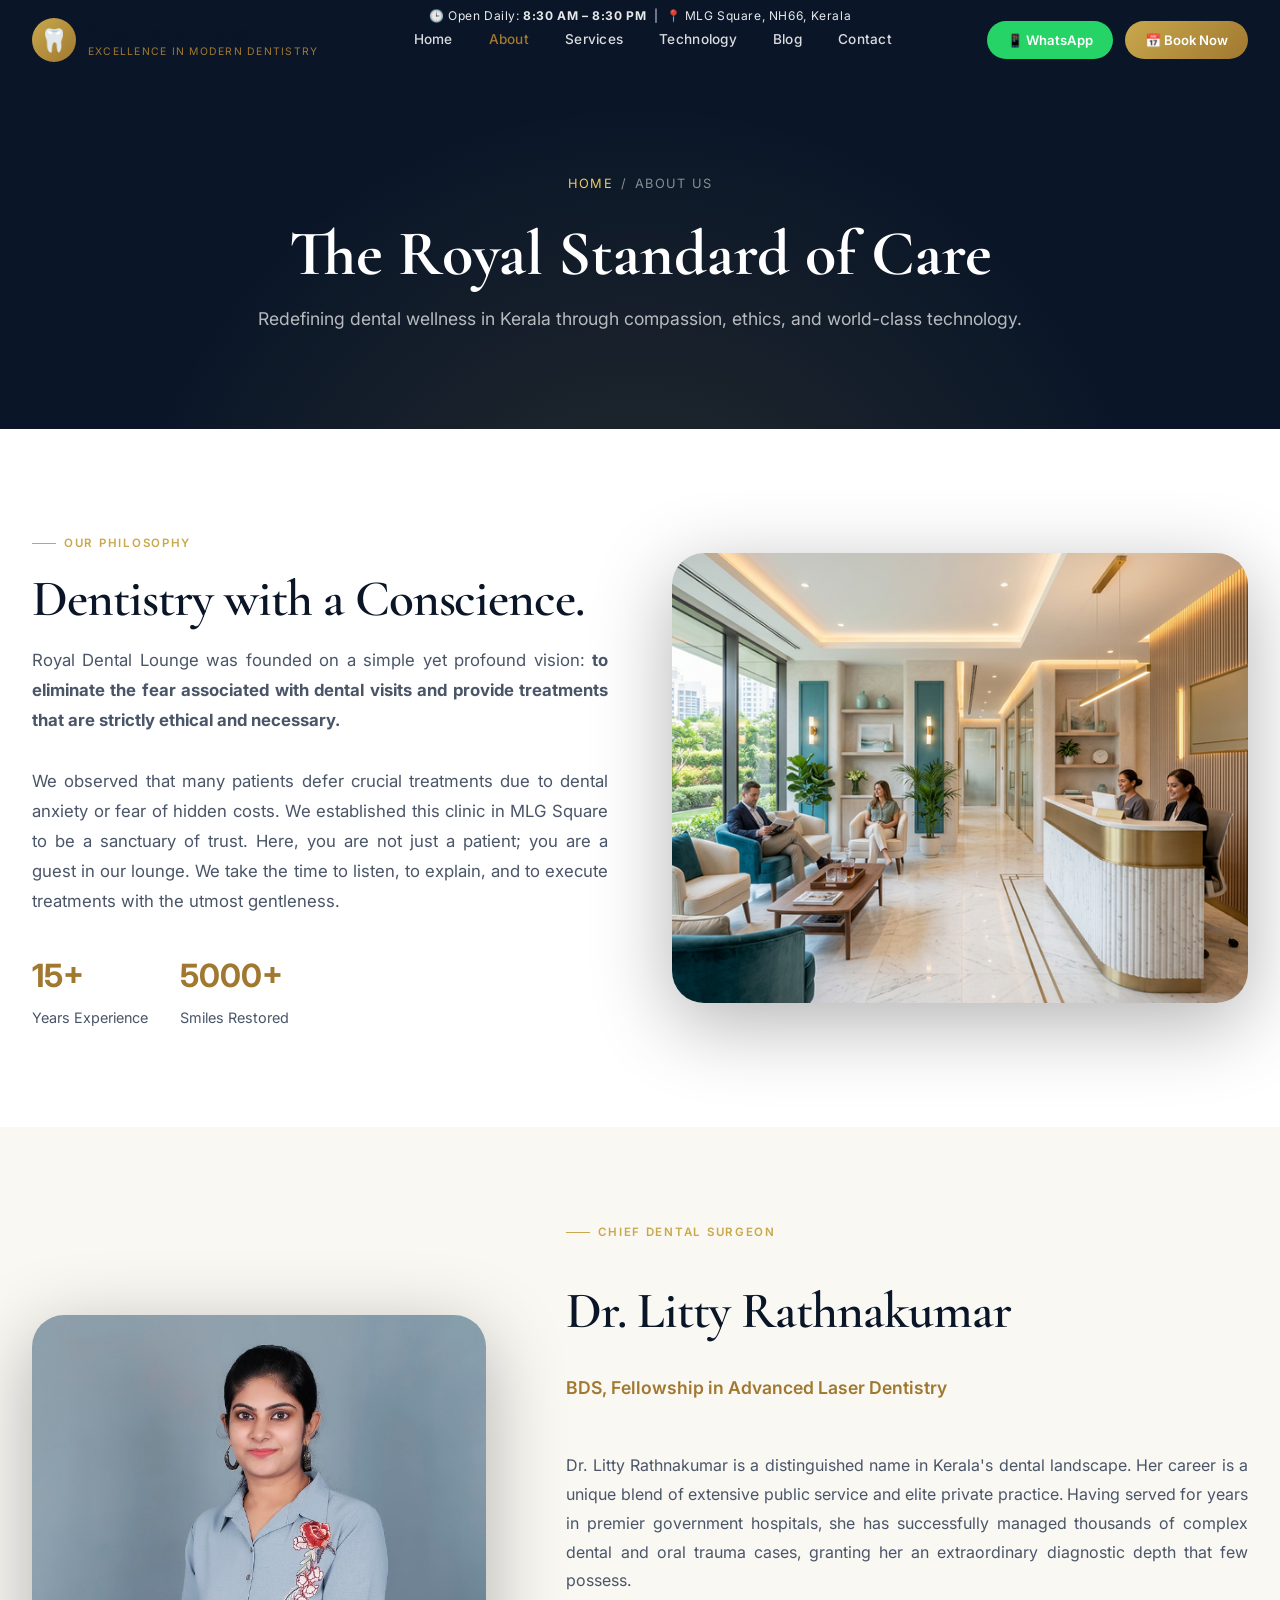
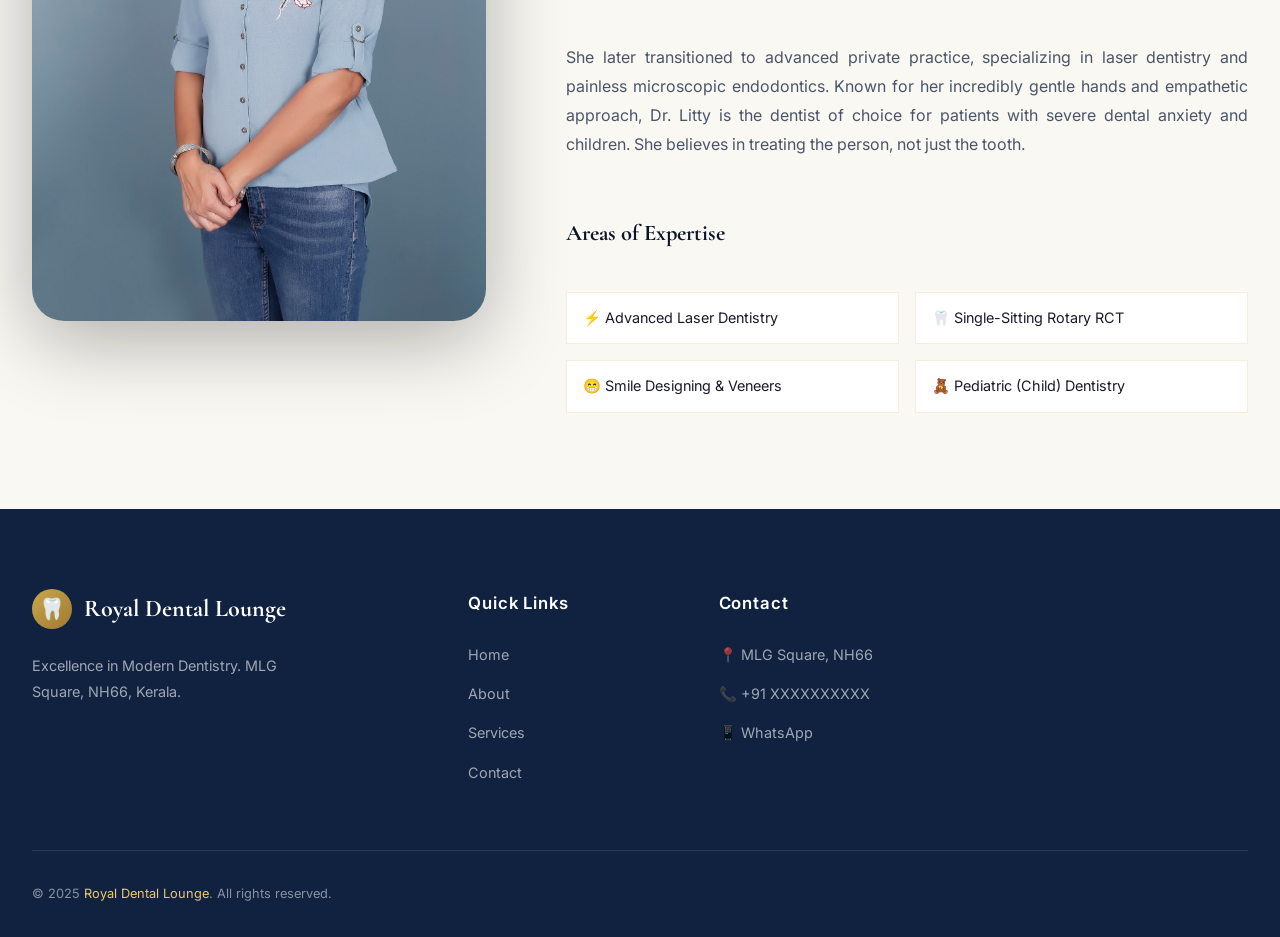
==== royal-dental-lounge/pages/about.html @ e464ba04 "Add royal-dental-lounge files" ====
<!DOCTYPE html>
<html lang="en">

<head>
    <meta charset="UTF-8" />
    <meta name="viewport" content="width=device-width, initial-scale=1.0" />
    <title>About Us – Royal Dental Lounge | Chief Dental Surgeon Dr. Litty Rathnakumar</title>
    <meta name="description"
        content="Learn about Royal Dental Lounge in MLG Square, Kerala, founded by Dr. Litty Rathnakumar. Discover our mission for ethical, painless, and modern dentistry." />
    <!-- Global CSS -->
    <link rel="stylesheet" href="../css/style.css" />
    <link rel="icon" type="image/svg+xml"
        href="data:image/svg+xml,<svg xmlns='http://www.w3.org/2000/svg' viewBox='0 0 32 32'><text y='26' font-size='28'>🦷</text></svg>" />
</head>

<body>
    <div class="hours-strip">
        🕒 Open Daily: <strong>8:30 AM – 8:30 PM</strong> &nbsp;|&nbsp; 📍 MLG Square, NH66, Kerala
    </div>

    <!-- Navigation -->
    <nav class="nav scrolled" role="navigation" aria-label="Main Navigation">
        <div class="nav-inner">
            <a href="../index.html" class="nav-logo">
                <div class="nav-logo-icon">🦷</div>
                <div class="nav-logo-text">
                    <span class="nav-logo-name" style="color:var(--navy);">Royal Dental Lounge</span>
                    <span class="nav-logo-sub" style="color:var(--gold-dark);">Excellence in Modern Dentistry</span>
                </div>
            </a>
            <div class="nav-links">
                <a href="../index.html">Home</a>
                <a href="about.html" style="color:var(--gold-dark);">About</a>
                <a href="services.html">Services</a>
                <a href="technology.html">Technology</a>
                <a href="blog.html">Blog</a>
                <a href="contact.html">Contact</a>
            </div>
            <div class="nav-cta">
                <a href="https://wa.me/91XXXXXXXXXX" class="btn-nav-wa" target="_blank" rel="noopener">📱 WhatsApp</a>
                <a href="contact.html#appointment" class="btn-nav-book">📅 Book Now</a>
            </div>
            <button class="hamburger" id="hamburger-btn" aria-label="Open menu">
                <span></span><span></span><span></span>
            </button>
        </div>
    </nav>

    <!-- Mobile Menu Overlay -->
    <div class="mobile-menu" id="mobile-menu">
        <button class="mobile-menu-close" id="mobile-close-btn">✕</button>
        <a href="../index.html">Home</a>
        <a href="about.html">About</a>
        <a href="services.html">Services</a>
        <a href="technology.html">Technology</a>
        <a href="blog.html">Blog</a>
        <a href="contact.html">Contact</a>
        <a href="contact.html#appointment" class="mobile-btn">📅 Book Appointment</a>
    </div>

    <!-- Inner Page Hero -->
    <div class="page-hero">
        <div class="page-hero-content">
            <div class="breadcrumb"><a href="../index.html">Home</a> <span>/</span> About Us</div>
            <h1>The Royal Standard of Care</h1>
            <p>Redefining dental wellness in Kerala through compassion, ethics, and world-class technology.</p>
        </div>
    </div>

    <!-- Our Story -->
    <section class="section">
        <div class="container">
            <div style="display:grid; grid-template-columns:1fr 1fr; gap:4rem; align-items:center;">
                <div class="animate-on-scroll">
                    <div class="section-label">Our Philosophy</div>
                    <h2 class="section-title">Dentistry with a Conscience.</h2>
                    <p class="section-subtitle" style="max-width:100%; text-align:justify;">
                        Royal Dental Lounge was founded on a simple yet profound vision: <strong>to eliminate the fear
                            associated with dental visits and provide treatments that are strictly ethical and
                            necessary.</strong>
                        <br><br>
                        We observed that many patients defer crucial treatments due to dental anxiety or fear of hidden
                        costs. We established this clinic in MLG Square to be a sanctuary of trust. Here, you are not
                        just a patient; you are a guest in our lounge. We take the time to listen, to explain, and to
                        execute treatments with the utmost gentleness.
                    </p>
                    <div style="display:flex; gap:2rem; margin-top:2rem;">
                        <div>
                            <h3 style="color:var(--gold-dark); font-size:2rem; margin-bottom:0.2rem;">15+</h3>
                            <p style="font-size:0.9rem; color:var(--text-secondary);">Years Experience</p>
                        </div>
                        <div>
                            <h3 style="color:var(--gold-dark); font-size:2rem; margin-bottom:0.2rem;">5000+</h3>
                            <p style="font-size:0.9rem; color:var(--text-secondary);">Smiles Restored</p>
                        </div>
                    </div>
                </div>
                <div class="animate-on-scroll">
                    <img src="../images/reception.png" alt="Royal Dental Lounge Reception"
                        style="border-radius:var(--radius-xl); box-shadow:var(--shadow-hero); width:100%; height:450px; object-fit:cover;"
                        loading="lazy">
                </div>
            </div>
        </div>
    </section>

    <!-- Doctor Profile -->
    <section class="section section-alt">
        <div class="container">
            <div class="doctor-section" style="grid-template-columns:1fr 1.5fr;">
                <div class="doctor-image-wrapper animate-on-scroll">
                    <img src="../images/doctor.jpg" alt="Dr. Litty Rathnakumar" class="doctor-image" loading="lazy">
                </div>
                <div class="doctor-content animate-on-scroll">
                    <div class="section-label">Chief Dental Surgeon</div>
                    <h2 class="section-title" style="margin-bottom:0.5rem;">Dr. Litty Rathnakumar</h2>
                    <p style="color:var(--gold-dark); font-weight:600; font-size:1.1rem; margin-bottom:1.5rem;">BDS,
                        Fellowship in Advanced Laser Dentistry</p>

                    <p style="color:var(--text-secondary); line-height:1.8; margin-bottom:1.5rem; text-align:justify;">
                        Dr. Litty Rathnakumar is a distinguished name in Kerala's dental landscape. Her career is a
                        unique blend of extensive public service and elite private practice. Having served for years in
                        premier government hospitals, she has successfully managed thousands of complex dental and oral
                        trauma cases, granting her an extraordinary diagnostic depth that few possess.
                    </p>
                    <p style="color:var(--text-secondary); line-height:1.8; margin-bottom:2rem; text-align:justify;">
                        She later transitioned to advanced private practice, specializing in laser dentistry and
                        painless microscopic endodontics. Known for her incredibly gentle hands and empathetic approach,
                        Dr. Litty is the dentist of choice for patients with severe dental anxiety and children. She
                        believes in treating the person, not just the tooth.
                    </p>

                    <h3 style="font-family:var(--font-serif); color:var(--navy); font-size:1.4rem; margin-bottom:1rem;">
                        Areas of Expertise</h3>
                    <div style="display:grid; grid-template-columns:1fr 1fr; gap:1rem;">
                        <span
                            style="background:white; padding:0.8rem 1rem; border-radius:var(--radius-md); border:1px solid var(--border); font-size:0.9rem;">⚡
                            Advanced Laser Dentistry</span>
                        <span
                            style="background:white; padding:0.8rem 1rem; border-radius:var(--radius-md); border:1px solid var(--border); font-size:0.9rem;">🦷
                            Single-Sitting Rotary RCT</span>
                        <span
                            style="background:white; padding:0.8rem 1rem; border-radius:var(--radius-md); border:1px solid var(--border); font-size:0.9rem;">😁
                            Smile Designing & Veneers</span>
                        <span
                            style="background:white; padding:0.8rem 1rem; border-radius:var(--radius-md); border:1px solid var(--border); font-size:0.9rem;">🧸
                            Pediatric (Child) Dentistry</span>
                    </div>
                </div>
            </div>
        </div>
    </section>

    <!-- Footer -->
    <footer class="footer">
        <div class="footer-grid">
            <div class="footer-brand">
                <div class="footer-brand-logo">
                    <div class="footer-brand-logo-icon">🦷</div>
                    <h3>Royal Dental Lounge</h3>
                </div>
                <p>Excellence in Modern Dentistry. MLG Square, NH66, Kerala.</p>
            </div>

            <div class="footer-col">
                <h4>Quick Links</h4>
                <ul>
                    <li><a href="../index.html">Home</a></li>
                    <li><a href="about.html">About</a></li>
                    <li><a href="services.html">Services</a></li>
                    <li><a href="contact.html">Contact</a></li>
                </ul>
            </div>

            <div class="footer-col">
                <h4>Contact</h4>
                <ul>
                    <li><a href="#">📍 MLG Square, NH66</a></li>
                    <li><a href="tel:+91XXXXXXXXXX">📞 +91 XXXXXXXXXX</a></li>
                    <li><a href="https://wa.me/91XXXXXXXXXX" target="_blank" rel="noopener">📱 WhatsApp</a></li>
                </ul>
            </div>
        </div>
        <div class="footer-bottom">
            <span>&copy; 2025 <span class="gold">Royal Dental Lounge</span>. All rights reserved.</span>
        </div>
    </footer>

    <!-- Global JS -->
    <script src="../js/main.js"></script>
</body>

</html>
---- royal-dental-lounge/css/style.css ----
/* ============================================================
   Royal Dental Lounge — Global Design System
   Premium Dental Clinic Website CSS
   ============================================================ */
/* 🔤 Google Fonts */
@import url('https://fonts.googleapis.com/css2?family=Cormorant+Garamond:wght@300;400;500;600;700&family=Inter:wght@300;400;500;600;700&family=Playfair+Display:wght@400;500;600;700&display=swap');

/* 🎨 CSS Variables */
:root {
  --gold: #C9A84C;
  --gold-light: #E8C96A;
  --gold-dark: #A07830;
  --teal: #2A9D8F;
  --teal-light: #4DBDB2;
  --teal-dark: #1A7A6E;
  --navy: #0A1628;
  --navy-mid: #112240;
  --slate: #1E2D45;
  --white: #FFFFFF;
  --off-white: #F8F7F4;
  --cream: #FAF8F3;
  --text-primary: #1A1A2E;
  --text-secondary: #4A5568;
  --text-muted: #718096;
  --border: rgba(201, 168, 76, 0.2);
  --shadow-gold: 0 4px 30px rgba(201, 168, 76, 0.15);
  --shadow-card: 0 8px 40px rgba(0, 0, 0, 0.08);
  --shadow-hero: 0 20px 80px rgba(0, 0, 0, 0.3);
  --radius: 12px;
  --radius-lg: 20px;
  --radius-xl: 32px;
  --transition: all 0.3s cubic-bezier(0.4, 0, 0.2, 1);
  --font-serif: 'Cormorant Garamond', 'Playfair Display', Georgia, serif;
  --font-sans: 'Inter', -apple-system, BlinkMacSystemFont, sans-serif;
}

/* 🔄 Reset & Base */
*,
*::before,
*::after {
  box-sizing: border-box;
  margin: 0;
  padding: 0;
}

html {
  scroll-behavior: smooth;
  font-size: 16px;
}

body {
  font-family: var(--font-sans);
  color: var(--text-primary);
  background: var(--white);
  line-height: 1.7;
  overflow-x: hidden;
}

img {
  max-width: 100%;
  height: auto;
  display: block;
}

a {
  text-decoration: none;
  color: inherit;
}

ul {
  list-style: none;
}

/* ============================================================
   NAVIGATION
   ============================================================ */
.nav {
  position: fixed;
  top: 0;
  left: 0;
  right: 0;
  z-index: 1000;
  padding: 0 2rem;
  transition: var(--transition);
}

.nav-inner {
  max-width: 1280px;
  margin: 0 auto;
  display: flex;
  align-items: center;
  justify-content: space-between;
  height: 80px;
}

.nav.scrolled {
  background: rgba(255, 255, 255, 0.96);
  backdrop-filter: blur(20px);
  box-shadow: 0 2px 30px rgba(0, 0, 0, 0.08);
}

.nav-logo {
  display: flex;
  align-items: center;
  gap: 0.75rem;
}

.nav-logo-icon {
  width: 44px;
  height: 44px;
  background: linear-gradient(135deg, var(--gold), var(--gold-dark));
  border-radius: 50%;
  display: flex;
  align-items: center;
  justify-content: center;
  font-size: 1.4rem;
}

.nav-logo-text {
  display: flex;
  flex-direction: column;
}

.nav-logo-name {
  font-family: var(--font-serif);
  font-size: 1.2rem;
  font-weight: 600;
  color: var(--white);
  letter-spacing: 0.02em;
  line-height: 1.2;
  transition: var(--transition);
}

.nav.scrolled .nav-logo-name {
  color: var(--navy);
}

.nav-logo-sub {
  font-size: 0.65rem;
  font-weight: 400;
  color: var(--gold-light);
  letter-spacing: 0.12em;
  text-transform: uppercase;
  transition: var(--transition);
}

.nav.scrolled .nav-logo-sub {
  color: var(--gold-dark);
}

.nav-links {
  display: flex;
  align-items: center;
  gap: 0.25rem;
}

.nav-links a {
  font-size: 0.85rem;
  font-weight: 500;
  padding: 0.5rem 1rem;
  border-radius: 8px;
  color: rgba(255, 255, 255, 0.85);
  letter-spacing: 0.02em;
  transition: var(--transition);
}

.nav.scrolled .nav-links a {
  color: var(--text-secondary);
}

.nav-links a:hover {
  color: var(--gold-light);
  background: rgba(201, 168, 76, 0.1);
}

.nav.scrolled .nav-links a:hover {
  color: var(--gold-dark);
}

.nav-cta {
  display: flex;
  align-items: center;
  gap: 0.75rem;
}

.btn-nav-wa {
  display: flex;
  align-items: center;
  gap: 0.5rem;
  background: #25D366;
  color: white !important;
  padding: 0.5rem 1.25rem;
  border-radius: 50px;
  font-size: 0.82rem;
  font-weight: 600;
  transition: var(--transition);
}

.btn-nav-wa:hover {
  background: #1ebe5a;
  transform: translateY(-1px);
  box-shadow: 0 4px 15px rgba(37, 211, 102, 0.4);
}

.btn-nav-book {
  display: flex;
  align-items: center;
  gap: 0.5rem;
  background: linear-gradient(135deg, var(--gold), var(--gold-dark));
  color: white !important;
  padding: 0.5rem 1.25rem;
  border-radius: 50px;
  font-size: 0.82rem;
  font-weight: 600;
  transition: var(--transition);
}

.btn-nav-book:hover {
  transform: translateY(-1px);
  box-shadow: var(--shadow-gold);
}

.hamburger {
  display: none;
  flex-direction: column;
  gap: 5px;
  cursor: pointer;
  padding: 8px;
}

.hamburger span {
  display: block;
  width: 24px;
  height: 2px;
  background: var(--white);
  border-radius: 2px;
  transition: var(--transition);
}

.nav.scrolled .hamburger span {
  background: var(--navy);
}

/* ============================================================
   HERO SECTION
   ============================================================ */
.hero {
  position: relative;
  min-height: 100vh;
  display: flex;
  align-items: center;
  overflow: hidden;
}

.hero-bg {
  position: absolute;
  inset: 0;
  background-image: url('../images/hero.png');
  background-size: cover;
  background-position: center;
  transform: scale(1.05);
  animation: heroZoom 15s ease-out forwards;
}

@keyframes heroZoom {
  from {
    transform: scale(1.05);
  }

  to {
    transform: scale(1);
  }
}

.hero-overlay {
  position: absolute;
  inset: 0;
  background: linear-gradient(135deg,
      rgba(10, 22, 40, 0.82) 0%,
      rgba(10, 22, 40, 0.65) 50%,
      rgba(42, 157, 143, 0.3) 100%);
}

.hero-content {
  position: relative;
  z-index: 2;
  max-width: 1280px;
  margin: 0 auto;
  padding: 0 2rem;
  padding-top: 80px;
  width: 100%;
}

.hero-badge {
  display: inline-flex;
  align-items: center;
  gap: 0.5rem;
  background: rgba(201, 168, 76, 0.15);
  border: 1px solid rgba(201, 168, 76, 0.4);
  color: var(--gold-light);
  padding: 0.4rem 1rem;
  border-radius: 50px;
  font-size: 0.78rem;
  font-weight: 500;
  letter-spacing: 0.1em;
  text-transform: uppercase;
  margin-bottom: 1.5rem;
  animation: fadeInUp 0.8s ease both;
}

.hero-title {
  font-family: var(--font-serif);
  font-size: clamp(2.8rem, 6vw, 5.5rem);
  font-weight: 600;
  color: var(--white);
  line-height: 1.1;
  letter-spacing: -0.02em;
  margin-bottom: 1.5rem;
  animation: fadeInUp 0.8s ease 0.15s both;
}

.hero-title .accent {
  color: var(--gold-light);
}

.hero-subtitle {
  font-size: clamp(1rem, 2vw, 1.25rem);
  color: rgba(255, 255, 255, 0.8);
  max-width: 600px;
  line-height: 1.8;
  margin-bottom: 2.5rem;
  font-weight: 300;
  animation: fadeInUp 0.8s ease 0.3s both;
}

.hero-actions {
  display: flex;
  flex-wrap: wrap;
  gap: 1rem;
  margin-bottom: 3.5rem;
  animation: fadeInUp 0.8s ease 0.45s both;
}

.btn-primary {
  display: inline-flex;
  align-items: center;
  gap: 0.6rem;
  background: linear-gradient(135deg, var(--gold) 0%, var(--gold-dark) 100%);
  color: white;
  padding: 0.9rem 2rem;
  border-radius: 50px;
  font-size: 0.9rem;
  font-weight: 600;
  letter-spacing: 0.03em;
  transition: var(--transition);
  box-shadow: 0 4px 20px rgba(201, 168, 76, 0.4);
  border: none;
  cursor: pointer;
  font-family: var(--font-sans);
}

.btn-primary:hover {
  transform: translateY(-2px);
  box-shadow: 0 8px 30px rgba(201, 168, 76, 0.5);
}

.btn-secondary {
  display: inline-flex;
  align-items: center;
  gap: 0.6rem;
  background: rgba(255, 255, 255, 0.1);
  backdrop-filter: blur(10px);
  color: white;
  padding: 0.9rem 2rem;
  border-radius: 50px;
  font-size: 0.9rem;
  font-weight: 500;
  border: 1px solid rgba(255, 255, 255, 0.3);
  transition: var(--transition);
  cursor: pointer;
  font-family: var(--font-sans);
}

.btn-secondary:hover {
  background: rgba(255, 255, 255, 0.2);
  transform: translateY(-2px);
}

.btn-whatsapp {
  display: inline-flex;
  align-items: center;
  gap: 0.6rem;
  background: #25D366;
  color: white;
  padding: 0.9rem 2rem;
  border-radius: 50px;
  font-size: 0.9rem;
  font-weight: 600;
  transition: var(--transition);
  box-shadow: 0 4px 20px rgba(37, 211, 102, 0.4);
  border: none;
  cursor: pointer;
  font-family: var(--font-sans);
}

.btn-whatsapp:hover {
  transform: translateY(-2px);
  box-shadow: 0 8px 30px rgba(37, 211, 102, 0.5);
  background: #1ebe5a;
}

.hero-stats {
  display: flex;
  gap: 3rem;
  animation: fadeInUp 0.8s ease 0.6s both;
}

.hero-stat {
  text-align: left;
}

.hero-stat-number {
  font-family: var(--font-serif);
  font-size: 2.5rem;
  font-weight: 600;
  color: var(--gold-light);
  line-height: 1;
}

.hero-stat-label {
  font-size: 0.78rem;
  color: rgba(255, 255, 255, 0.65);
  text-transform: uppercase;
  letter-spacing: 0.08em;
  margin-top: 0.25rem;
}

.hero-scroll {
  position: absolute;
  bottom: 2.5rem;
  left: 50%;
  transform: translateX(-50%);
  z-index: 2;
  display: flex;
  flex-direction: column;
  align-items: center;
  gap: 0.5rem;
  animation: fadeInUp 1s ease 1s both;
}

.hero-scroll-text {
  font-size: 0.7rem;
  color: rgba(255, 255, 255, 0.5);
  letter-spacing: 0.15em;
  text-transform: uppercase;
}

.hero-scroll-line {
  width: 1px;
  height: 50px;
  background: linear-gradient(to bottom, rgba(201, 168, 76, 0.8), transparent);
  animation: scrollLine 2s ease-in-out infinite;
}

@keyframes scrollLine {

  0%,
  100% {
    transform: scaleY(0);
    transform-origin: top;
  }

  50% {
    transform: scaleY(1);
    transform-origin: top;
  }
}

/* ============================================================
   SECTION COMMONS
   ============================================================ */
.section {
  padding: 6rem 2rem;
}

.section-alt {
  background: var(--cream);
}

.section-dark {
  background: var(--navy);
  color: white;
}

.container {
  max-width: 1280px;
  margin: 0 auto;
}

.section-label {
  display: inline-flex;
  align-items: center;
  gap: 0.5rem;
  font-size: 0.72rem;
  font-weight: 600;
  letter-spacing: 0.15em;
  text-transform: uppercase;
  color: var(--gold);
  margin-bottom: 1rem;
}

.section-label::before {
  content: '';
  display: block;
  width: 24px;
  height: 1px;
  background: var(--gold);
}

.section-title {
  font-family: var(--font-serif);
  font-size: clamp(2rem, 4vw, 3.2rem);
  font-weight: 600;
  line-height: 1.15;
  letter-spacing: -0.02em;
  color: var(--navy);
  margin-bottom: 1rem;
}

.section-dark .section-title {
  color: white;
}

.section-subtitle {
  font-size: 1.05rem;
  color: var(--text-secondary);
  max-width: 600px;
  line-height: 1.8;
}

.section-dark .section-subtitle {
  color: rgba(255, 255, 255, 0.65);
}

.text-gold {
  color: var(--gold);
}

.text-teal {
  color: var(--teal);
}

/* ============================================================
   TRUST BAR
   ============================================================ */
.trust-bar {
  background: var(--navy);
  padding: 1.5rem 2rem;
  border-top: 1px solid rgba(201, 168, 76, 0.2);
  border-bottom: 1px solid rgba(201, 168, 76, 0.2);
}

.trust-bar-inner {
  max-width: 1280px;
  margin: 0 auto;
  display: flex;
  justify-content: space-around;
  align-items: center;
  gap: 2rem;
  flex-wrap: wrap;
}

.trust-item {
  display: flex;
  align-items: center;
  gap: 0.75rem;
  color: rgba(255, 255, 255, 0.8);
  font-size: 0.88rem;
  font-weight: 400;
}

.trust-item-icon {
  width: 36px;
  height: 36px;
  border-radius: 50%;
  background: rgba(201, 168, 76, 0.15);
  border: 1px solid rgba(201, 168, 76, 0.3);
  display: flex;
  align-items: center;
  justify-content: center;
  font-size: 1rem;
  flex-shrink: 0;
}

/* ============================================================
   SERVICES GRID
   ============================================================ */
.services-grid {
  display: grid;
  grid-template-columns: repeat(auto-fill, minmax(280px, 1fr));
  gap: 1.5rem;
  margin-top: 3rem;
}

.service-card {
  background: var(--white);
  border: 1px solid var(--border);
  border-radius: var(--radius-lg);
  padding: 2rem;
  transition: var(--transition);
  position: relative;
  overflow: hidden;
  cursor: pointer;
  text-align: left;
}

.service-card::before {
  content: '';
  position: absolute;
  top: 0;
  left: 0;
  width: 3px;
  height: 100%;
  background: linear-gradient(to bottom, var(--gold), var(--teal));
  transform: scaleY(0);
  transition: var(--transition);
}

.service-card:hover::before {
  transform: scaleY(1);
}

.service-card:hover {
  transform: translateY(-4px);
  box-shadow: var(--shadow-card);
  border-color: transparent;
}

.service-icon {
  width: 56px;
  height: 56px;
  border-radius: var(--radius);
  background: linear-gradient(135deg, rgba(201, 168, 76, 0.1), rgba(42, 157, 143, 0.1));
  display: flex;
  align-items: center;
  justify-content: center;
  font-size: 1.6rem;
  margin-bottom: 1.25rem;
  transition: var(--transition);
}

.service-card:hover .service-icon {
  background: linear-gradient(135deg, var(--gold), var(--teal));
}

.service-name {
  font-family: var(--font-serif);
  font-size: 1.2rem;
  font-weight: 600;
  color: var(--navy);
  margin-bottom: 0.5rem;
  line-height: 1.3;
}

.service-desc {
  font-size: 0.88rem;
  color: var(--text-muted);
  line-height: 1.7;
}

.service-link {
  display: inline-flex;
  align-items: center;
  gap: 0.35rem;
  margin-top: 1rem;
  font-size: 0.82rem;
  font-weight: 600;
  color: var(--gold);
  transition: var(--transition);
}

.service-link:hover {
  gap: 0.6rem;
  color: var(--gold-dark);
}

/* ============================================================
   DOCTOR SECTION
   ============================================================ */
.doctor-section {
  display: grid;
  grid-template-columns: 1fr 1fr;
  gap: 5rem;
  align-items: center;
}

.doctor-image-wrapper {
  position: relative;
}

.doctor-image {
  border-radius: var(--radius-xl);
  width: 100%;
  aspect-ratio: 3/4;
  object-fit: cover;
  box-shadow: var(--shadow-hero);
}

.doctor-badge {
  position: absolute;
  bottom: 2rem;
  right: -1.5rem;
  background: white;
  border-radius: var(--radius-lg);
  padding: 1.25rem 1.5rem;
  box-shadow: var(--shadow-card);
  min-width: 200px;
}

.doctor-badge-title {
  font-family: var(--font-serif);
  font-size: 1.1rem;
  font-weight: 600;
  color: var(--navy);
  margin-bottom: 0.25rem;
}

.doctor-badge-sub {
  font-size: 0.78rem;
  color: var(--text-muted);
}

.doctor-badge-stars {
  display: flex;
  gap: 2px;
  margin-top: 0.5rem;
  color: var(--gold);
}

.doctor-content {
  display: flex;
  flex-direction: column;
  gap: 1.5rem;
}

.doctor-credentials {
  display: flex;
  flex-direction: column;
  gap: 1rem;
  margin-top: 1rem;
}

.credential-item {
  display: flex;
  gap: 1rem;
  align-items: flex-start;
}

.credential-icon {
  width: 40px;
  height: 40px;
  border-radius: 10px;
  background: linear-gradient(135deg, rgba(201, 168, 76, 0.15), rgba(42, 157, 143, 0.08));
  border: 1px solid rgba(201, 168, 76, 0.2);
  display: flex;
  align-items: center;
  justify-content: center;
  font-size: 1.1rem;
  flex-shrink: 0;
}

.credential-text h4 {
  font-size: 0.9rem;
  font-weight: 600;
  color: var(--navy);
  margin-bottom: 0.2rem;
}

.credential-text p {
  font-size: 0.82rem;
  color: var(--text-muted);
  line-height: 1.6;
}

/* ============================================================
   TECHNOLOGY SECTION
   ============================================================ */
.tech-grid {
  display: grid;
  grid-template-columns: repeat(3, 1fr);
  gap: 2rem;
  margin-top: 3rem;
}

.tech-card {
  background: rgba(255, 255, 255, 0.05);
  border: 1px solid rgba(201, 168, 76, 0.2);
  border-radius: var(--radius-lg);
  padding: 2rem;
  text-align: center;
  transition: var(--transition);
}

.tech-card:hover {
  background: rgba(255, 255, 255, 0.08);
  border-color: rgba(201, 168, 76, 0.4);
  transform: translateY(-4px);
}

.tech-icon {
  font-size: 2.5rem;
  margin-bottom: 1rem;
}

.tech-name {
  font-family: var(--font-serif);
  font-size: 1.15rem;
  font-weight: 600;
  color: white;
  margin-bottom: 0.5rem;
}

.tech-desc {
  font-size: 0.85rem;
  color: rgba(255, 255, 255, 0.6);
  line-height: 1.7;
}

/* ============================================================
   WHY CHOOSE US
   ============================================================ */
.why-grid {
  display: grid;
  grid-template-columns: repeat(auto-fill, minmax(300px, 1fr));
  gap: 2rem;
  margin-top: 3rem;
}

.why-card {
  background: white;
  border-radius: var(--radius-lg);
  padding: 2rem;
  box-shadow: var(--shadow-card);
  border: 1px solid var(--border);
  display: flex;
  gap: 1.25rem;
  align-items: flex-start;
  transition: var(--transition);
}

.why-card:hover {
  transform: translateY(-3px);
  box-shadow: 0 12px 50px rgba(0, 0, 0, 0.1);
}

.why-icon {
  width: 52px;
  height: 52px;
  border-radius: var(--radius);
  background: linear-gradient(135deg, var(--gold), var(--teal));
  display: flex;
  align-items: center;
  justify-content: center;
  font-size: 1.4rem;
  flex-shrink: 0;
}

.why-text h3 {
  font-family: var(--font-serif);
  font-size: 1.1rem;
  font-weight: 600;
  color: var(--navy);
  margin-bottom: 0.4rem;
}

.why-text p {
  font-size: 0.875rem;
  color: var(--text-muted);
  line-height: 1.7;
}

/* ============================================================
   TESTIMONIALS
   ============================================================ */
.testimonials-grid {
  display: grid;
  grid-template-columns: repeat(3, 1fr);
  gap: 2rem;
  margin-top: 3rem;
}

.testimonial-card {
  background: white;
  border-radius: var(--radius-lg);
  padding: 2rem;
  border: 1px solid var(--border);
  box-shadow: var(--shadow-card);
  transition: var(--transition);
}

.testimonial-card:hover {
  transform: translateY(-4px);
  box-shadow: 0 20px 60px rgba(0, 0, 0, 0.08);
}

.stars {
  color: var(--gold);
  margin-bottom: 1rem;
  font-size: 0.85rem;
  letter-spacing: 2px;
}

.testimonial-text {
  font-size: 0.95rem;
  color: var(--text-secondary);
  line-height: 1.7;
  font-style: italic;
  margin-bottom: 1.5rem;
}

.testimonial-author {
  display: flex;
  align-items: center;
  gap: 1rem;
}

.author-avatar {
  width: 45px;
  height: 45px;
  border-radius: 50%;
  background: var(--teal);
  display: flex;
  align-items: center;
  justify-content: center;
  color: white;
  font-weight: 700;
  font-family: var(--font-serif);
}

.author-info h4 {
  font-size: 0.9rem;
  font-weight: 600;
  color: var(--navy);
}

.author-info p {
  font-size: 0.75rem;
  color: var(--text-muted);
}

/* ============================================================
   FAQ ACCORDION
   ============================================================ */
.faq-grid {
  display: grid;
  grid-template-columns: 1fr 1.2fr;
  gap: 4rem;
  align-items: start;
}

.faq-container {
  display: flex;
  flex-direction: column;
  gap: 1rem;
}

.faq-item {
  background: white;
  border: 1px solid var(--border);
  border-radius: var(--radius);
  overflow: hidden;
  transition: var(--transition);
}

.faq-item.active {
  border-color: var(--gold);
  box-shadow: var(--shadow-gold);
}

.faq-question {
  padding: 1.25rem 1.5rem;
  display: flex;
  justify-content: space-between;
  align-items: center;
  cursor: pointer;
  font-weight: 600;
  color: var(--navy);
  font-size: 0.95rem;
  user-select: none;
}

.faq-icon {
  width: 24px;
  height: 24px;
  border-radius: 50%;
  background: var(--cream);
  display: flex;
  align-items: center;
  justify-content: center;
  font-size: 1.1rem;
  color: var(--gold);
  transition: var(--transition);
}

.faq-item.active .faq-icon {
  transform: rotate(45deg);
  background: var(--gold);
  color: white;
}

.faq-answer {
  max-height: 0;
  overflow: hidden;
  transition: max-height 0.4s ease;
  background: var(--cream);
}

.faq-answer-inner {
  padding: 0 1.5rem 1.25rem;
  font-size: 0.9rem;
  color: var(--text-secondary);
  line-height: 1.8;
}

/* ============================================================
   APPOINTMENT FORM
   ============================================================ */
.contact-grid {
  display: grid;
  grid-template-columns: 1fr 1fr;
  gap: 4rem;
}

.contact-info {
  display: flex;
  flex-direction: column;
  gap: 2rem;
}

.contact-detail {
  display: flex;
  align-items: flex-start;
  gap: 1.25rem;
}

.contact-detail-icon {
  width: 50px;
  height: 50px;
  border-radius: 50%;
  background: white;
  box-shadow: var(--shadow-card);
  display: flex;
  align-items: center;
  justify-content: center;
  font-size: 1.3rem;
}

.contact-detail-label {
  font-size: 0.75rem;
  color: var(--text-muted);
  text-transform: uppercase;
  letter-spacing: 0.1em;
  margin-bottom: 0.25rem;
}

.contact-detail-value {
  font-size: 1.05rem;
  font-weight: 500;
  color: var(--navy);
  line-height: 1.5;
}

.contact-form {
  background: white;
  border-radius: var(--radius-xl);
  padding: 3rem;
  box-shadow: 0 20px 80px rgba(0, 0, 0, 0.08);
  border: 1px solid rgba(0, 0, 0, 0.05);
}

.contact-form h3 {
  font-family: var(--font-serif);
  font-size: 1.8rem;
  color: var(--navy);
  margin-bottom: 1.5rem;
}

.form-group {
  margin-bottom: 1.25rem;
}

.form-row {
  display: grid;
  grid-template-columns: 1fr 1fr;
  gap: 1.25rem;
}

.form-group label {
  display: block;
  font-size: 0.8rem;
  font-weight: 500;
  color: var(--text-secondary);
  margin-bottom: 0.5rem;
}

.form-group input,
.form-group select,
.form-group textarea {
  width: 100%;
  padding: 0.9rem 1.2rem;
  border: 1px solid #E2E8F0;
  border-radius: 12px;
  font-family: var(--font-sans);
  font-size: 0.9rem;
  color: var(--text-primary);
  background: #F8FAFC;
  transition: var(--transition);
  outline: none;
}

.form-group textarea {
  resize: vertical;
  min-height: 120px;
}

.form-group input:focus,
.form-group select:focus,
.form-group textarea:focus {
  border-color: var(--gold);
  background: white;
  box-shadow: 0 0 0 4px rgba(201, 168, 76, 0.1);
}

.form-submit {
  width: 100%;
  padding: 1rem;
  background: linear-gradient(135deg, var(--gold), var(--gold-dark));
  color: white;
  border: none;
  border-radius: 12px;
  font-size: 1rem;
  font-weight: 600;
  cursor: pointer;
  transition: var(--transition);
  display: flex;
  align-items: center;
  justify-content: center;
  gap: 0.5rem;
  font-family: var(--font-sans);
  margin-top: 1rem;
}

.form-submit:hover {
  transform: translateY(-2px);
  box-shadow: var(--shadow-gold);
}

.form-divider {
  display: flex;
  align-items: center;
  text-align: center;
  color: var(--text-muted);
  font-size: 0.8rem;
  margin: 1.5rem 0;
}

.form-divider::before,
.form-divider::after {
  content: '';
  flex: 1;
  height: 1px;
  background: #E2E8F0;
  margin: 0 1rem;
}

.btn-wa-form {
  display: block;
  width: 100%;
  padding: 1rem;
  background: #25D366;
  color: white;
  text-align: center;
  border-radius: 12px;
  font-weight: 600;
  font-size: 0.95rem;
  transition: var(--transition);
  display: flex;
  align-items: center;
  justify-content: center;
  gap: 0.5rem;
  font-family: var(--font-sans);
}

.btn-wa-form:hover {
  background: #1ebe5a;
  transform: translateY(-2px);
  box-shadow: 0 8px 20px rgba(37, 211, 102, 0.3);
}

/* ============================================================
   FOOTER
   ============================================================ */
.footer {
  background: var(--navy-mid);
  color: white;
  padding: 5rem 2rem 2rem;
}

.footer-grid {
  max-width: 1280px;
  margin: 0 auto;
  display: grid;
  grid-template-columns: 2fr 1fr 1fr 1.5fr;
  gap: 4rem;
  margin-bottom: 4rem;
}

.footer-brand-logo {
  display: flex;
  align-items: center;
  gap: 0.75rem;
  margin-bottom: 1.5rem;
}

.footer-brand-logo-icon {
  width: 40px;
  height: 40px;
  border-radius: 50%;
  background: linear-gradient(135deg, var(--gold), var(--gold-dark));
  display: flex;
  align-items: center;
  justify-content: center;
  font-size: 1.3rem;
}

.footer-brand h3 {
  font-family: var(--font-serif);
  font-size: 1.5rem;
  color: white;
}

.footer-brand p {
  color: rgba(255, 255, 255, 0.6);
  font-size: 0.9rem;
  line-height: 1.8;
  max-width: 300px;
}

.footer-col h4 {
  font-size: 1.05rem;
  font-weight: 600;
  margin-bottom: 1.5rem;
  color: white;
  letter-spacing: 0.05em;
}

.footer-col ul {
  display: flex;
  flex-direction: column;
  gap: 0.75rem;
}

.footer-col a {
  color: rgba(255, 255, 255, 0.6);
  font-size: 0.9rem;
  transition: var(--transition);
}

.footer-col a:hover {
  color: var(--gold-light);
}

.footer-bottom {
  max-width: 1280px;
  margin: 0 auto;
  padding-top: 2rem;
  border-top: 1px solid rgba(255, 255, 255, 0.1);
  display: flex;
  justify-content: space-between;
  align-items: center;
  font-size: 0.8rem;
  color: rgba(255, 255, 255, 0.5);
}

.footer-bottom .gold {
  color: var(--gold-light);
}

/* ============================================================
   UTILITIES & ANIMATIONS
   ============================================================ */
.animate-on-scroll {
  opacity: 0;
  transform: translateY(30px);
  transition: all 0.8s cubic-bezier(0.4, 0, 0.2, 1);
}

.animate-on-scroll.is-visible {
  opacity: 1;
  transform: translateY(0);
}

@keyframes fadeInUp {
  from {
    opacity: 0;
    transform: translateY(30px);
  }

  to {
    opacity: 1;
    transform: translateY(0);
  }
}

.hours-strip {
  background: var(--navy);
  color: rgba(255, 255, 255, 0.9);
  padding: 0.4rem 2rem;
  font-size: 0.75rem;
  text-align: center;
  letter-spacing: 0.05em;
}

/* Floating WhatsApp Button */
.float-wa {
  position: fixed;
  bottom: 2rem;
  right: 2rem;
  width: 60px;
  height: 60px;
  background: #25D366;
  color: white !important;
  border-radius: 50%;
  display: flex;
  align-items: center;
  justify-content: center;
  font-size: 1.8rem;
  box-shadow: 0 4px 20px rgba(37, 211, 102, 0.5);
  z-index: 100;
  transition: var(--transition);
  animation: pulse-wa 2.5s ease-in-out infinite;
}

.float-wa:hover {
  transform: scale(1.12);
  box-shadow: 0 6px 25px rgba(37, 211, 102, 0.6);
}

@keyframes pulse-wa {
  0% {
    box-shadow: 0 0 0 0 rgba(37, 211, 102, 0.5);
  }

  70% {
    box-shadow: 0 0 0 15px rgba(37, 211, 102, 0);
  }

  100% {
    box-shadow: 0 0 0 0 rgba(37, 211, 102, 0);
  }
}

/* Toast Notification */
.toast {
  position: fixed;
  bottom: 2rem;
  left: 50%;
  transform: translateX(-50%) translateY(100px);
  background: var(--navy);
  color: white;
  padding: 1rem 2rem;
  border-radius: 50px;
  font-size: 0.9rem;
  font-weight: 500;
  box-shadow: 0 10px 30px rgba(0, 0, 0, 0.2);
  z-index: 9999;
  opacity: 0;
  transition: all 0.4s cubic-bezier(0.4, 0, 0.2, 1);
  display: flex;
  align-items: center;
  gap: 0.75rem;
}

.toast.show {
  opacity: 1;
  transform: translateX(-50%) translateY(0);
}

/* Inner Page Hero Container */
.page-hero {
  background: var(--navy);
  padding: 140px 2rem 6rem;
  position: relative;
  overflow: hidden;
  text-align: center;
}

.page-hero::before {
  content: '';
  position: absolute;
  inset: 0;
  background-image: radial-gradient(circle at 50% 150%, rgba(201, 168, 76, 0.15) 0%, transparent 60%);
}

.page-hero-content {
  position: relative;
  z-index: 2;
  max-width: 800px;
  margin: 0 auto;
}

.page-hero h1 {
  font-family: var(--font-serif);
  font-size: clamp(2.5rem, 5vw, 4rem);
  color: white;
  margin-bottom: 1rem;
  line-height: 1.1;
}

.page-hero p {
  font-size: 1.1rem;
  color: rgba(255, 255, 255, 0.7);
  line-height: 1.6;
}

.breadcrumb {
  display: flex;
  justify-content: center;
  gap: 0.5rem;
  align-items: center;
  font-size: 0.8rem;
  color: rgba(255, 255, 255, 0.5);
  margin-bottom: 1.5rem;
  text-transform: uppercase;
  letter-spacing: 0.1em;
}

.breadcrumb a {
  color: var(--gold-light);
  transition: var(--transition);
}

.breadcrumb a:hover {
  color: white;
}

/* Sticky Mobile Bottom Booking Bar */
.sticky-booking-bar {
  position: fixed;
  bottom: 0;
  left: 0;
  right: 0;
  background: white;
  padding: 1rem;
  box-shadow: 0 -4px 20px rgba(0, 0, 0, 0.08);
  display: none;
  z-index: 90;
  gap: 0.5rem;
}

.sticky-booking-bar a {
  flex: 1;
  text-align: center;
  padding: 0.75rem;
  border-radius: 8px;
  font-size: 0.9rem;
  font-weight: 600;
}

/* ============================================================
   RESPONSIVE (TABLET & MOBILE)
   ============================================================ */
@media (max-width: 1024px) {
  .doctor-section {
    grid-template-columns: 1fr;
    gap: 3rem;
  }

  .doctor-image {
    max-width: 500px;
    margin: 0 auto;
  }

  .tech-grid,
  .testimonials-grid {
    grid-template-columns: repeat(2, 1fr);
  }

  .contact-grid {
    grid-template-columns: 1fr;
    gap: 3rem;
  }

  .faq-grid {
    grid-template-columns: 1fr;
    gap: 2rem;
  }

  .footer-grid {
    grid-template-columns: 1fr 1fr;
    gap: 3rem;
  }
}

@media (max-width: 768px) {
  .section {
    padding: 4rem 1.5rem;
  }

  .nav-links,
  .nav-cta {
    display: none;
  }

  .hamburger {
    display: flex;
  }

  .hero-stats {
    flex-direction: column;
    gap: 1.5rem;
  }

  .tech-grid,
  .testimonials-grid {
    grid-template-columns: 1fr;
  }

  .footer-grid {
    grid-template-columns: 1fr;
    gap: 2.5rem;
  }

  .form-row {
    grid-template-columns: 1fr;
    gap: 0;
  }

  .doctor-badge {
    position: relative;
    bottom: 0;
    right: 0;
    margin-top: -3rem;
    margin-inline: 1.5rem;
  }

  .trust-bar-inner {
    flex-direction: column;
    align-items: flex-start;
  }

  .map-container iframe {
    height: 250px;
  }

  .footer-bottom {
    flex-direction: column;
    text-align: center;
    gap: 1rem;
  }

  .hero-actions {
    flex-direction: column;
  }

  .btn-primary,
  .btn-secondary,
  .btn-whatsapp {
    justify-content: center;
  }

  .sticky-booking-bar {
    display: flex;
  }

  .float-wa {
    bottom: 5.5rem;
  }
}

/* Mobile Menu */
.mobile-menu {
  position: fixed;
  inset: 0;
  background: var(--navy);
  z-index: 2000;
  display: flex;
  flex-direction: column;
  justify-content: center;
  align-items: center;
  gap: 2rem;
  opacity: 0;
  pointer-events: none;
  transition: var(--transition);
}

.mobile-menu.active {
  opacity: 1;
  pointer-events: auto;
}

.mobile-menu a {
  color: white;
  font-size: 1.5rem;
  font-family: var(--font-serif);
  font-weight: 500;
}

.mobile-menu-close {
  position: absolute;
  top: 25px;
  right: 2rem;
  background: none;
  border: none;
  color: white;
  font-size: 2rem;
  cursor: pointer;
}

.mobile-btn {
  background: linear-gradient(135deg, var(--gold), var(--gold-dark));
  padding: 0.75rem 2rem;
  border-radius: 50px;
  font-size: 1rem !important;
  font-family: var(--font-sans) !important;
}
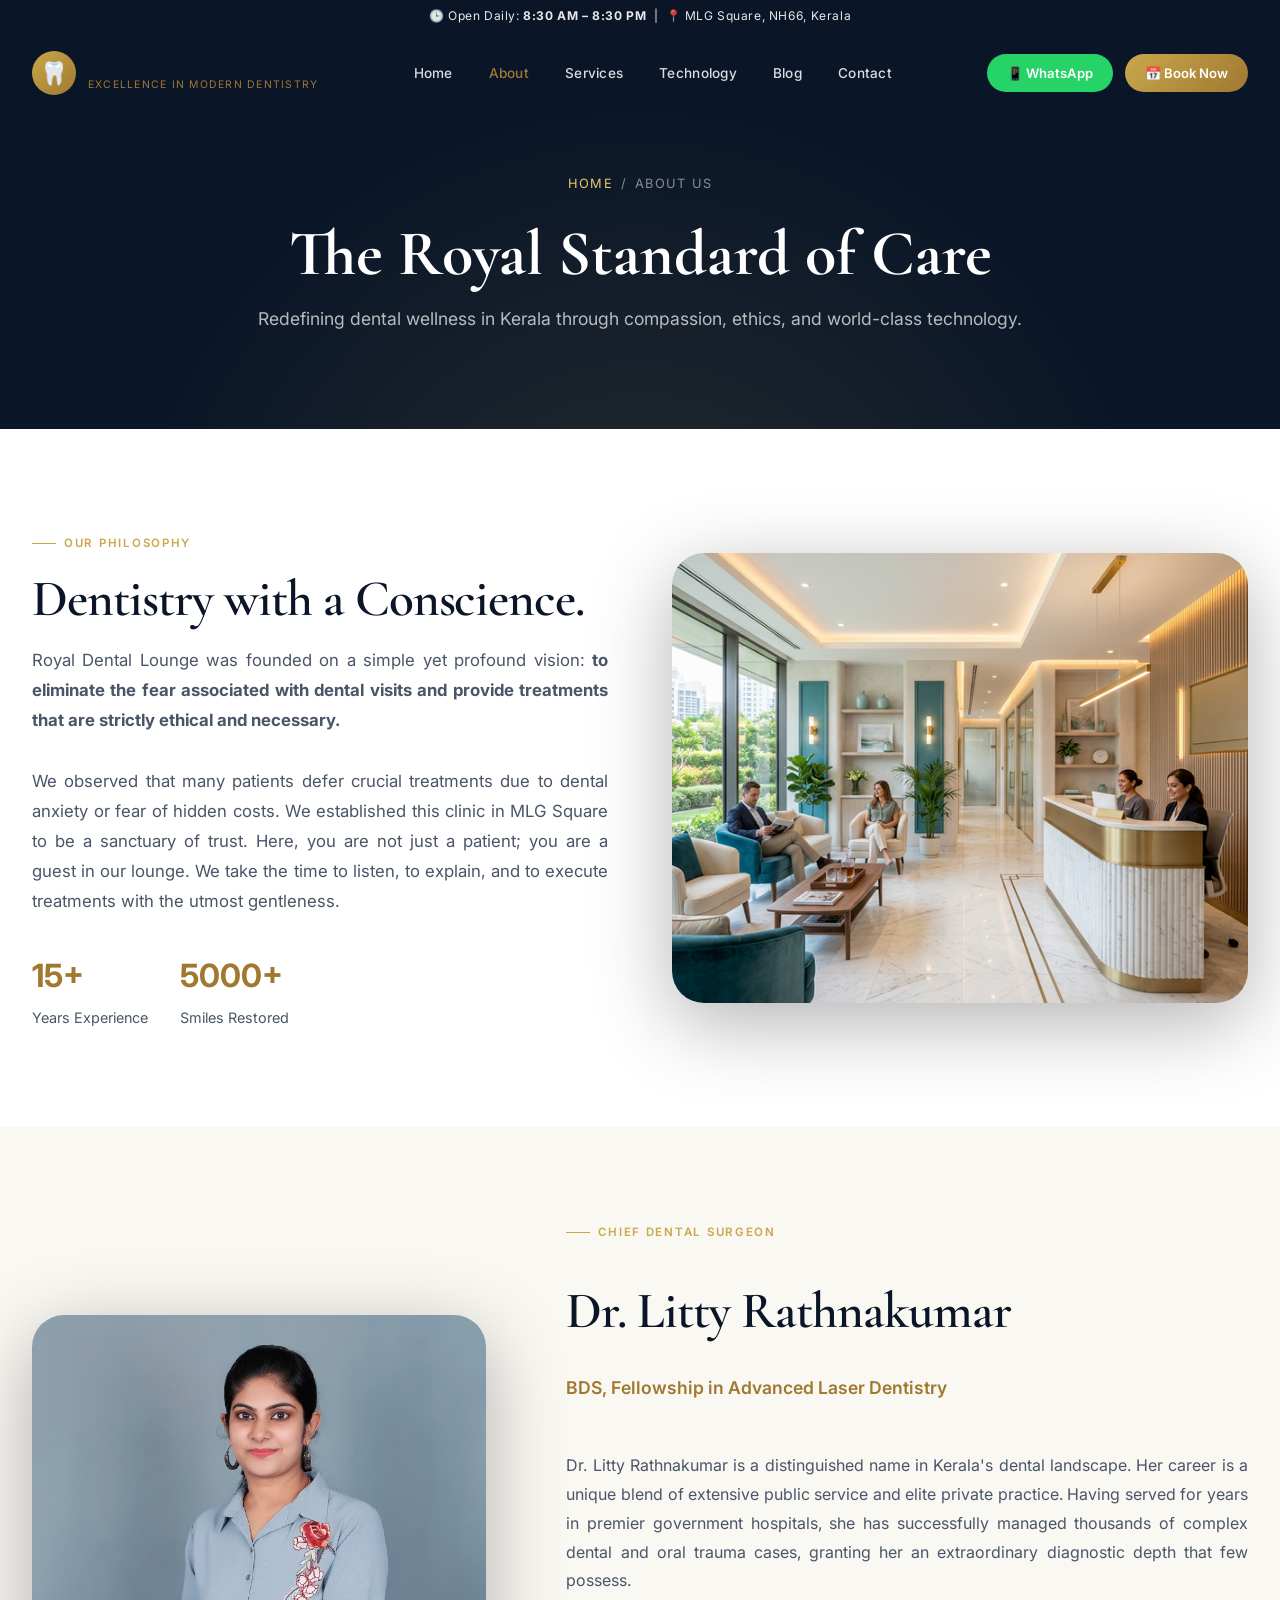
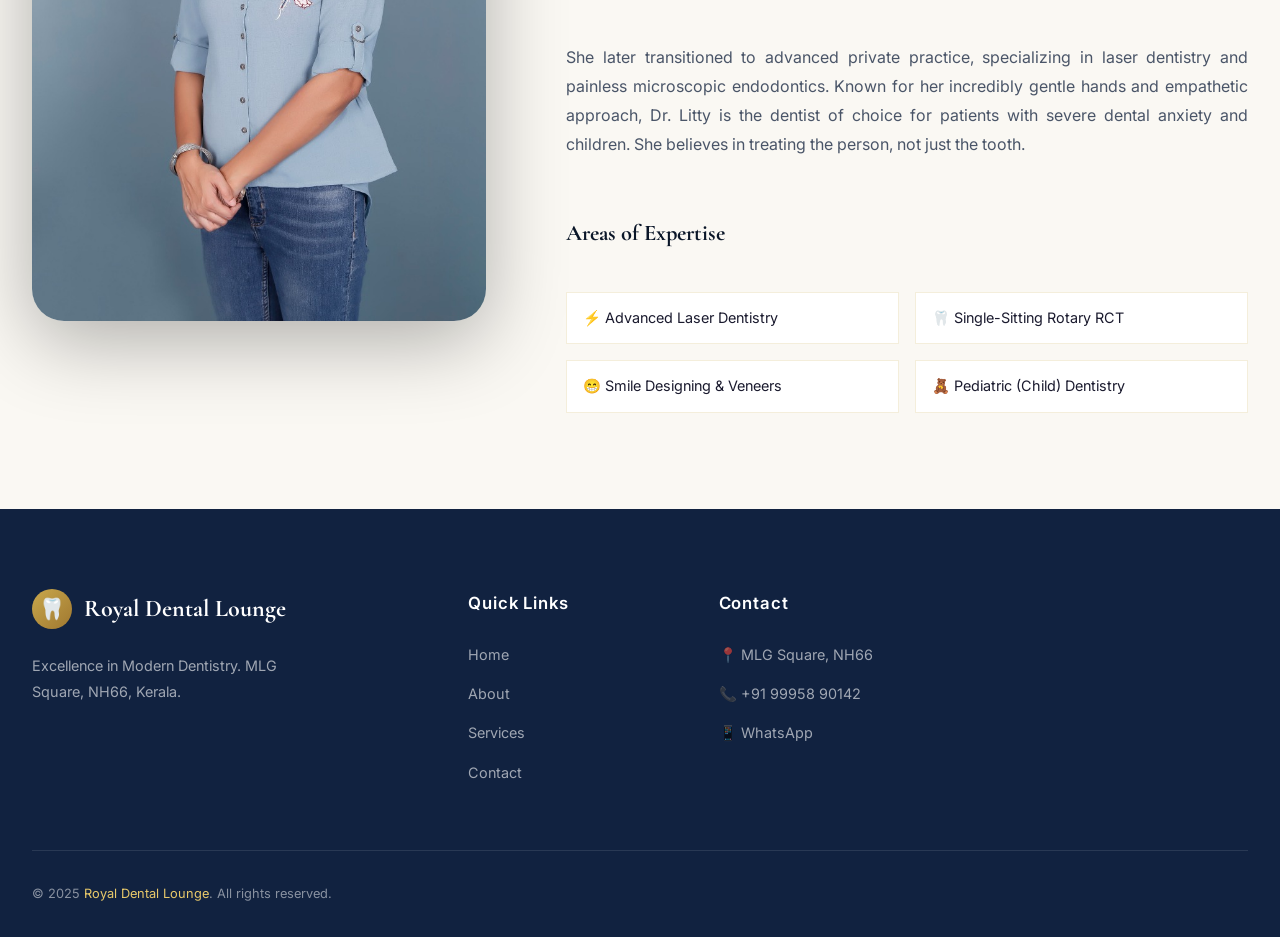
==== commit e5b390fa: "updated pic and whatapp config" ====
--- a/royal-dental-lounge/pages/about.html
+++ b/royal-dental-lounge/pages/about.html
@@ -37,7 +37,7 @@
                 <a href="contact.html">Contact</a>
             </div>
             <div class="nav-cta">
-                <a href="https://wa.me/91XXXXXXXXXX" class="btn-nav-wa" target="_blank" rel="noopener">📱 WhatsApp</a>
+                <a href="https://wa.me/919995890142" class="btn-nav-wa" target="_blank" rel="noopener">📱 WhatsApp</a>
                 <a href="contact.html#appointment" class="btn-nav-book">📅 Book Now</a>
             </div>
             <button class="hamburger" id="hamburger-btn" aria-label="Open menu">
@@ -176,8 +176,8 @@
                 <h4>Contact</h4>
                 <ul>
                     <li><a href="#">📍 MLG Square, NH66</a></li>
-                    <li><a href="tel:+91XXXXXXXXXX">📞 +91 XXXXXXXXXX</a></li>
-                    <li><a href="https://wa.me/91XXXXXXXXXX" target="_blank" rel="noopener">📱 WhatsApp</a></li>
+                    <li><a href="tel:+919995890142">📞 +91 99958 90142</a></li>
+                    <li><a href="https://wa.me/919995890142" target="_blank" rel="noopener">📱 WhatsApp</a></li>
                 </ul>
             </div>
         </div>
--- a/royal-dental-lounge/css/style.css
+++ b/royal-dental-lounge/css/style.css
@@ -75,8 +75,7 @@
    NAVIGATION
    ============================================================ */
 .nav {
-  position: fixed;
-  top: 0;
+  position: absolute;
   left: 0;
   right: 0;
   z-index: 1000;
@@ -94,6 +93,8 @@
 }
 
 .nav.scrolled {
+  position: fixed;
+  top: 0;
   background: rgba(255, 255, 255, 0.96);
   backdrop-filter: blur(20px);
   box-shadow: 0 2px 30px rgba(0, 0, 0, 0.08);
